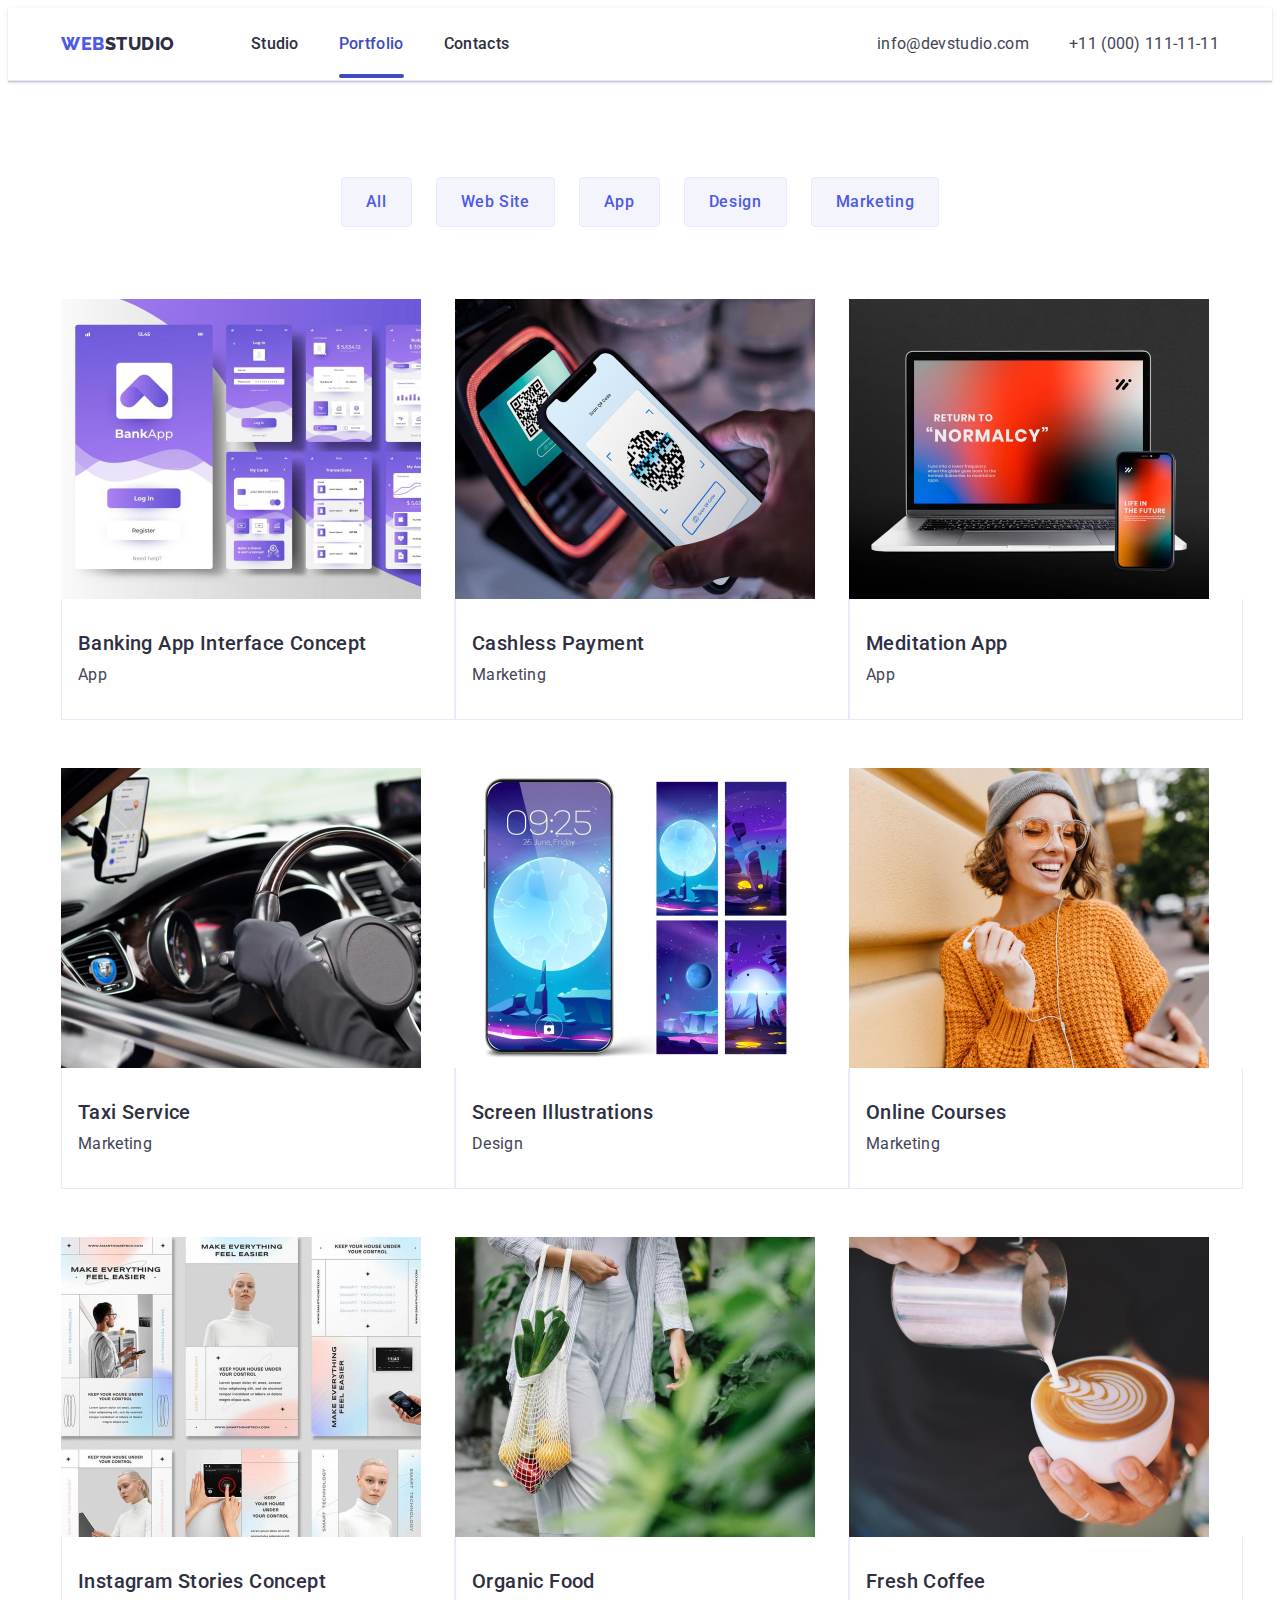
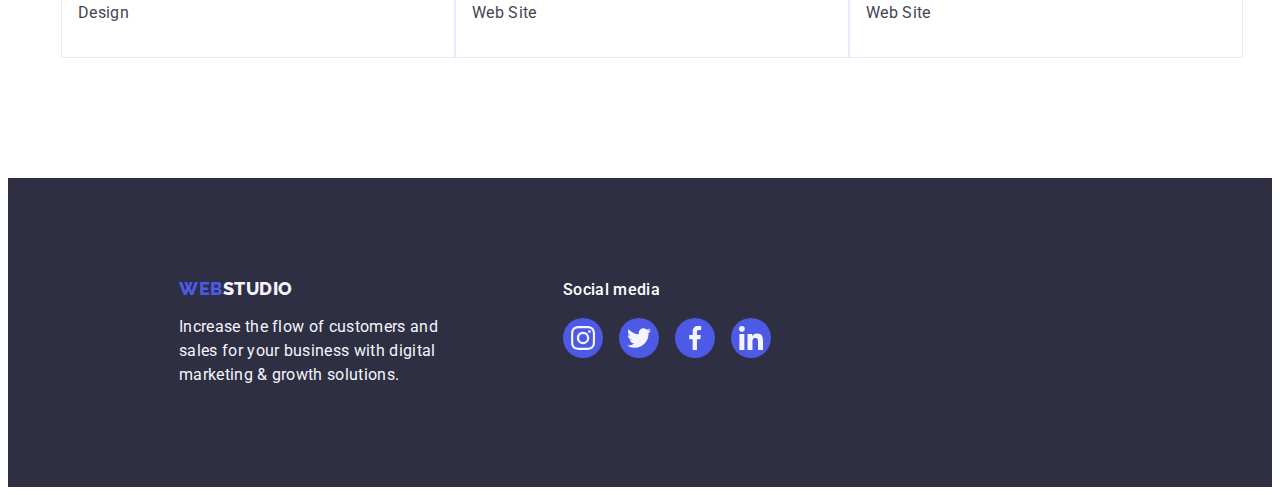
==== portfolio.html @ 845e7ca3 "started HW6" ====
<!DOCTYPE html>
<html lang="en">
  <head>
    <meta charset="UTF-8" />
    <meta http-equiv="X-UA-Compatible" content="IE=edge" />
    <meta name="viewport" content="width=device-width, initial-scale=1.0" />
    <title>portfolio</title>
    <link rel="preconnect" href="https://fonts.googleapis.com" />
    <link rel="preconnect" href="https://fonts.gstatic.com" crossorigin />
    <link
      href="https://fonts.googleapis.com/css2?family=Raleway:wght@700&family=Roboto:wght@400;500;700;900&display=swap"
      rel="stylesheet"
    />
    <link
      rel="stylesheet"
      href="https://cdnjs.cloudflare.com/ajax/libs/modern-normalize/2.0.0/modern-normalize.min.css"
      integrity="sha512-4xo8blKMVCiXpTaLzQSLSw3KFOVPWhm/TRtuPVc4WG6kUgjH6J03IBuG7JZPkcWMxJ5huwaBpOpnwYElP/m6wg=="
      crossorigin="anonymous"
      referrerpolicy="no-referrer"
    />
    <link rel="stylesheet" href="./css/styles.css" />
  </head>
  <body class="portfolio">
    <header class="header">
      <div class="container header-container">
        <nav class="header-nav">
          <a class="logo link logo-header" href="/"
            >Web<span class="logo-dark">Studio</span>
          </a>

          <ul class="header-list list">
            <li class="header-item">
              <a class="header-link link" href="./index.html">Studio</a>
            </li>
            <li class="header-item">
              <a class="header-link current-page link" href="./portfolio.html"
                >Portfolio</a
              >
            </li>
            <li class="header-item">
              <a class="header-link link" href="">Contacts</a>
            </li>
          </ul>
        </nav>

        <address class="contacts">
          <ul class="header-contact-list list">
            <li class="header-contact-item">
              <a
                class="header-contact-link link"
                href="mailto:info@devstudio.com"
                >info@devstudio.com</a
              >
            </li>
            <li class="header-contact-item">
              <a class="header-contact-link link" href="tel:+110001111111"
                >+11 (000) 111-11-11</a
              >
            </li>
          </ul>
        </address>
      </div>
    </header>

    <main>
      <section class="projects">
        <div class="container">
          <h1 class="vh-title visually-hidden">lels</h1>
          <ul class="projects-list-buttons list">
            <li class="project-item-buttons">
              <button type="button" class="project-button buttons">All</button>
            </li>
            <li class="project-item-buttons">
              <button type="button" class="project-button buttons">
                Web Site
              </button>
            </li>
            <li class="project-item-buttons">
              <button type="button" class="project-button buttons">App</button>
            </li>
            <li class="project-item-buttons">
              <button type="button" class="project-button buttons">
                Design
              </button>
            </li>
            <li class="project-item-buttons">
              <button type="button" class="project-button buttons">
                Marketing
              </button>
            </li>
          </ul>

          <ul class="projects-list list">
            <li class="projects-item">
              <a class="project-link link" href="/">
                <div class="project-img-container">
                  <img
                    src="./images/portfolio/banking_app.jpg"
                    alt="image of Banking App Interface Concept"
                    width="370"
                    class="portfolio-pic"
                  />
                  <p class="animation-paragraph">
                    14 Stylish and User-Friendly App Design Concepts · Task
                    Manager App · Calorie Tracker App · Exotic Fruit Ecommerce
                    App · Cloud Storage App
                  </p>
                </div>
                <div class="container container-project">
                  <h2 class="project-header top-header">
                    Banking App Interface Concept
                  </h2>
                  <p class="project-paragraph">App</p>
                </div>
              </a>
            </li>
            <li class="projects-item">
              <a class="project-link link" href="/">
                <div class="project-img-container">
                  <img
                    src="./images/portfolio/cashless_payment.jpg"
                    alt="image of Cashless Payment"
                    width="370"
                    class="portfolio-pic"
                  />
                  <p class="animation-paragraph">
                    14 Stylish and User-Friendly App Design Concepts · Task
                    Manager App · Calorie Tracker App · Exotic Fruit Ecommerce
                    App · Cloud Storage App
                  </p>
                </div>
                <div class="container container-project">
                  <h2 class="project-header top-header">Cashless Payment</h2>
                  <p class="project-paragraph">Marketing</p>
                </div>
              </a>
            </li>
            <li class="projects-item">
              <a class="project-link link" href="/">
                <div class="project-img-container">
                  <img
                    src="./images/portfolio/meditation_app.jpg"
                    alt="image of Meditation App"
                    width="370"
                    class="portfolio-pic"
                  />
                  <p class="animation-paragraph">
                    14 Stylish and User-Friendly App Design Concepts · Task
                    Manager App · Calorie Tracker App · Exotic Fruit Ecommerce
                    App · Cloud Storage App
                  </p>
                </div>
                <div class="container container-project">
                  <h2 class="project-header top-header">Meditation App</h2>
                  <p class="project-paragraph">App</p>
                </div>
              </a>
            </li>
            <li class="projects-item">
              <a class="project-link link" href="/">
                <div class="project-img-container">
                  <img
                    src="./images/portfolio/taxi_service.jpg"
                    alt="image of using Taxi Service app in car"
                    width="370"
                    class="portfolio-pic"
                  />
                  <p class="animation-paragraph">
                    14 Stylish and User-Friendly App Design Concepts · Task
                    Manager App · Calorie Tracker App · Exotic Fruit Ecommerce
                    App · Cloud Storage App
                  </p>
                </div>
                <div class="container container-project">
                  <h2 class="project-header top-header">Taxi Service</h2>
                  <p class="project-paragraph">Marketing</p>
                </div>
              </a>
            </li>
            <li class="projects-item">
              <a class="project-link link" href="/">
                <div class="project-img-container">
                  <img
                    src="./images/portfolio/screen_illustrations.jpg"
                    alt="image of Illustrations on phone screen"
                    width="370"
                    class="portfolio-pic"
                  />
                  <p class="animation-paragraph">
                    14 Stylish and User-Friendly App Design Concepts · Task
                    Manager App · Calorie Tracker App · Exotic Fruit Ecommerce
                    App · Cloud Storage App
                  </p>
                </div>
                <div class="container container-project">
                  <h2 class="project-header top-header">
                    Screen Illustrations
                  </h2>
                  <p class="project-paragraph">Design</p>
                </div>
              </a>
            </li>
            <li class="projects-item">
              <a class="project-link link" href="/">
                <div class="project-img-container">
                  <img
                    src="./images/portfolio/online_courses.jpg"
                    alt="image of Online Courses proces"
                    width="370"
                    class="portfolio-pic"
                  />
                  <p class="animation-paragraph">
                    14 Stylish and User-Friendly App Design Concepts · Task
                    Manager App · Calorie Tracker App · Exotic Fruit Ecommerce
                    App · Cloud Storage App
                  </p>
                </div>
                <div class="container container-project">
                  <h2 class="project-header top-header">Online Courses</h2>
                  <p class="project-paragraph">Marketing</p>
                </div>
              </a>
            </li>
            <li class="projects-item">
              <a class="project-link link" href="/">
                <div class="project-img-container">
                  <img
                    src="./images/portfolio/instagram_stories.jpg"
                    alt="image of Instagram Stories Concepts"
                    width="370"
                    class="portfolio-pic"
                  />
                  <p class="animation-paragraph">
                    14 Stylish and User-Friendly App Design Concepts · Task
                    Manager App · Calorie Tracker App · Exotic Fruit Ecommerce
                    App · Cloud Storage App
                  </p>
                </div>
                <div class="container container-project">
                  <h2 class="project-header top-header">
                    Instagram Stories Concept
                  </h2>
                  <p class="project-paragraph">Design</p>
                </div>
              </a>
            </li>
            <li class="projects-item">
              <a class="project-link link" href="/">
                <div class="project-img-container">
                  <img
                    src="./images/portfolio/organic_food.jpg"
                    alt="image of Organic Food in bag"
                    width="370"
                    class="portfolio-pic"
                  />
                  <p class="animation-paragraph">
                    14 Stylish and User-Friendly App Design Concepts · Task
                    Manager App · Calorie Tracker App · Exotic Fruit Ecommerce
                    App · Cloud Storage App
                  </p>
                </div>
                <div class="container container-project">
                  <h2 class="project-header top-header">Organic Food</h2>
                  <p class="project-paragraph">Web Site</p>
                </div>
              </a>
            </li>
            <li class="projects-item">
              <a class="project-link link" href="/">
                <div class="project-img-container">
                  <img
                    src="./images/portfolio/fresh_coffe.jpg"
                    alt="image of making a latte"
                    width="370"
                    class="portfolio-pic"
                  />
                  <p class="animation-paragraph">
                    14 Stylish and User-Friendly App Design Concepts · Task
                    Manager App · Calorie Tracker App · Exotic Fruit Ecommerce
                    App · Cloud Storage App
                  </p>
                </div>
                <div class="container container-project">
                  <h2 class="project-header top-header">Fresh Coffee</h2>
                  <p class="project-paragraph">Web Site</p>
                </div>
              </a>
            </li>
          </ul>
        </div>
      </section>
    </main>

    <footer class="footer">
      <div class="container footer-logo-container">
        <div class="footer-first-container">
          <a class="logo-footer logo link" href="/"
            >Web<span class="logo-footer logo-white">Studio</span>
          </a>
          <p class="footer-paragraph">
            Increase the flow of customers and sales for your business with
            digital marketing & growth solutions.
          </p>
        </div>

        <div class="footer-icons-container">
          <p class="soc-footer-paragraph">Social media</p>
          <ul class="footer-soc-list">
            <li class="footer-soc-item">
              <a class="footer-soc-link" href="">
                <svg width="24" height="24" class="footer-icons">
                  <use href="./images/icons.svg#icon-instagram"></use>
                </svg>
              </a>
            </li>
            <li class="footer-soc-item">
              <a class="footer-soc-link" href="">
                <svg width="24" height="24" class="footer-icons">
                  <use href="./images/icons.svg#icon-twitter"></use>
                </svg>
              </a>
            </li>
            <li class="footer-soc-item">
              <a class="footer-soc-link" href="">
                <svg width="24" height="24" class="footer-icons">
                  <use href="./images/icons.svg#icon-facebook"></use>
                </svg>
              </a>
            </li>
            <li class="footer-soc-item">
              <a class="footer-soc-link" href="">
                <svg width="24" height="24" class="footer-icons">
                  <use href="./images/icons.svg#icon-linkedin"></use>
                </svg>
              </a>
            </li>
          </ul>
        </div>
      </div>
    </footer>
  </body>
</html>
---- css/styles.css ----
:root {
    --primary-brand: #4D5AE5;
    --pressed-state: #404BBF;
    --dark: #2E2F42;
    --success: #31D0AA;
    --text: #434455;
    --subtle-text: #8E8F99;
    --accent: #E7E9FC;
    --light: #F4F4FD;
    --modal-overlay: #2E2F42 0.4;
    --hero-background: #2E2F42 0.7;
    --white-background: #FFFFFF;
    --modal-background: #FCFCFC;
    --smooth-transition: background-color 250ms cubic-bezier(0.4, 0, 0.2, 1);
    --smooth-transition-color: color 250ms cubic-bezier(0.4, 0, 0.2, 1);
}

body {
    font-family: 'Roboto', sans-serif;
    font-size: 16px;
    line-height: 1.5;
    letter-spacing: 0.02em;
    color: var(--text);
    background-color: var(--white-background);
}

p,
h1,
h2,
h3,
h4,
h5,
h6 {
    margin: 0;
}

ul,
ol {
    margin: 0;
    padding: 0;
}

img {
    display: block
}



.contacts {
    margin-left: auto;
    font-style: normal;
    display: flex;
    align-items: center;

}

.list {
    list-style: none;
}

/* logo */

.logo {
    font-family: 'Raleway', sans-serif;
    font-weight: 800;
    font-size: 18px;
    line-height: 1.17;
    letter-spacing: 0.03em;
    text-transform: uppercase;
    word-spacing: 0em;
    color: var(--primary-brand);
}


.logo-dark {
    color: var(--dark);
}

.logo-white {
    color: var(--light);
}

/* links */

.link {
    text-decoration: none;
}

.link:is(:hover,:focus) {
    color:var(--pressed-state);
}

/* 4 section */

.team {
    background-color: var(--light);
    padding: 120px 0;
}



/* headers */

.hero-title {
    font-size: 56px;
    line-height: 1.07;
    letter-spacing: 0.02em;
    color: var(--white-background);
    text-align: center;
    margin-bottom: 42px;
    max-width: 496px;
}

.section-header {
    font-size: 36px;
    line-height: 1.11;
    text-transform: capitalize;
    letter-spacing: 0.02em;
    color: var(--dark);
    text-align: center;
}



.top-header {
    font-weight: 500;
    font-size: 20px;
    line-height: 1.2;
    letter-spacing: 0.02em;
    color: var(--dark);
}

.footer-paragraph {
    color: var(--light);
    max-width: 264px;
    margin-top: 16px;
}


.header-contact-link {
    color: var(--text);
}

.hero {
    background-color: var(--dark);
    padding: 188px 0;
    margin: 0 auto;
    max-width: 1440px;
    background-image: linear-gradient(rgba(46, 47, 66, 0.7), rgba(46, 47, 66, 0.7)), url(../images/index/people-office-bcg.jpg);
    background-repeat: no-repeat;
    background-position: center;
    background-size: cover;
}

.footer {
    background-color: var(--dark);
    padding: 100px 156px;
}


/* buttons */

.buttons {
    cursor: pointer;
    font-family: 'Roboto', sans-serif;
    font-weight: 500;
    font-size: 16px;
    line-height: 1.5;
    letter-spacing: 0.04em;
}

.hero-button {
    background-color: var(--primary-brand);
    color: var(--white-background);
    border-radius: 4px;
    padding: 16px 32px;
    min-width: 169px;
    height: 56px;
    border: none;
    display: block;
    transition: background-color 250ms cubic-bezier(0.4, 0, 0.2, 1);
}

.hero-button:is(:hover,:focus) {
    background-color: var(--pressed-state);
}

/* portfolio */

.project-button {
    background-color: var(--light);
    color: var(--primary-brand);
    transition: color 250ms cubic-bezier(0.4, 0, 0.2, 1),
        background-color 250ms cubic-bezier(0.4, 0, 0.2, 1),
        border-color 250ms cubic-bezier(0.4, 0, 0.2, 1),
        box-shadow 250ms cubic-bezier(0.4, 0, 0.2, 1);
}

.project-button:is(:hover,:focus) {
    background-color: var(--pressed-state);
    color: var(--white-background);
    border: 1px solid transparent;
    box-shadow: 0px 3px 1px rgba(0, 0, 0, 0.1),
        0px 2px 1px rgba(0, 0, 0, 0.08),
        0px 2px 2px rgba(0, 0, 0, 0.12);
}

.project-paragraph {
    color: var(--text);
}

.project-link {
    display: block;
    transition: box-shadow 250ms cubic-bezier(0.4, 0, 0.2, 1);

}

.project-link:is(:hover,:focus) {
    box-shadow: 0px 1px 6px rgba(46, 47, 66, 0.08),
        0px 1px 1px rgba(46, 47, 66, 0.16),
        0px 2px 1px rgba(46, 47, 66, 0.08);
}

/* module 3 index*/

.container {
    width: 1158px;
    padding: 0 15px;
    margin: 0 auto;
}

.header {
    padding: 24px 0;
    border-bottom: 1px solid var(--accent);
    box-shadow: 0px 2px 1px rgba(46, 47, 66, 0.08), 0px 1px 1px rgba(46, 47, 66, 0.16), 0px 1px 6px rgba(46, 47, 66, 0.08);
}

.skills {
    padding: 120px 0;
}

.skills-header {
    margin-bottom: 8px;
}

.wedoing {
    padding-bottom: 120px;
}

.wedoing-header {
    margin-bottom: 72px;
}

.team-header {
    margin-bottom: 72px;
}

.team-header-name {
    margin-bottom: 8px;
    text-align: center;
}

.team-paragraph {
    text-align: center;
    margin-bottom: 8px;
}

.logo-footer {
    display: inline-block;
}

/* module 3 portfolio */

.projects {
    padding: 96px 0 120px 0;
}

.projects-list-buttons {
    margin-bottom: 72px;
}

.project-button {
    border: 1px solid var(--accent);
    border-radius: 4px;
    padding: 12px 24px;
}

.header .container {
    display: flex;
}

.header-nav {
    display: flex;
    align-items: center;
}

.logo-header {
    margin-right: 76px;
}

.header-list {
    display: flex;
    gap: 40px;
}

.header-link {
    padding: 24px 0;
    font-weight: 500;
    color: var(--dark);
    transition: color 250ms cubic-bezier(0.4, 0, 0.2, 1);
}

.header-contact-list {
    gap: 40px;
    display: flex;
    align-items: center;
}

.header-container {
    display: flex;
    align-items: center;
}

/* hero section */

.container-hero {
    display: flex;
    flex-direction: column;
    align-items: center;
}


/* list sectiom */

.list-skills {
    display: flex;
    gap: 24px;
}

.item-skills {
    flex-basis: calc((100% - 3 * 24px) / 4)
}

/* wedoing section */

.wedoing-list {
    display: flex;
    gap: 24px;
}

.wedoing-item {
    width: calc((100% - 48px) / 3)
}

/* team section */

.team-list {
    display: flex;
    gap: 24px;
}

.team-item {
    background-color: var(--white-background);
    width: calc((100% - 72px) / 4);
    box-shadow: 0px 1px 6px rgba(46, 47, 66, 0.08), 0px 1px 1px rgba(46, 47, 66, 0.16), 0px 2px 1px rgba(46, 47, 66, 0.08);
    border-radius: 0px 0px 4px 4px;
}

.team-pic {
    max-width: 264px;
}

.container-members {
    padding: 32px 16px;
    max-width: 264px;
}

/* portfolio */

/* first section */

.projects-list-buttons {
    display: flex;
    justify-content: center;
    gap: 24px;
}

.projects-list {
    display: flex;
    flex-wrap: wrap;
    column-gap: 24px;
    row-gap: 48px;

}

.projects-item {
    width: calc((100% - 48px) / 3);
}

.container-project {
    padding: 32px 16px;
    border: 1px solid var(--accent);
    border-top: none;
    min-width: 360px;
    max-width: 360px;
}

.project-header {
    margin-bottom: 8px;
}

.portfolio-pic {
    max-width: 360px;
}

.visually-hidden {
    position: absolute;
    width: 1px;
    height: 1px;
    margin: -1px;
    border: 0;
    padding: 0;
    white-space: nowrap;
    clip-path: inset(100%);
    clip: rect(0 0 0 0);
    overflow: hidden;
}

/* svg icons */

.container-skills-icons {
    display: flex;
    align-items: center;
    justify-content: center;
    height: 112px;
    background-color: var(--light);
    border-radius: 4px;
    margin-bottom: 8px;
}

.soc-team-list {
    display: flex;
    justify-content: center;
    gap: 24px;
}

.soc-team-item {
    width: 40px;
    height: 40px;
}

.soc-link-team {
    width: 100%;
    height: 100%;
    background-color: var(--primary-brand);
    border-radius: 50%;
    display: flex;
    align-items: center;
    justify-content: center;
    transition: var(--smooth-transition);
}

.soc-link-team:is(:hover,:focus) {
    background-color: var(--pressed-state);
    
}

.team-icon {
    fill: var(--light);
}

.footer-first-container {
    display: flex;
    align-items: baseline;
    flex-direction: column;
    max-width: 264px;
    margin-right: 120px;
}

.soc-footer-paragraph {
    font-weight: 500;
    color: var(--white-background);
    margin-bottom: 16px;
}

.footer-soc-list {
    display: flex;
    gap: 16px;
    text-decoration: none;
}

.footer-soc-item {
    width: 40px;
    height: 40px;
    list-style: none;
}
.footer-soc-link {
    background-color: var(--primary-brand);
    border-radius: 50%;
    display: flex;
    align-items: center;
    justify-content: center;
    width: 100%;
    height: 100%;
    transition: background-color 250ms cubic-bezier(0.4, 0, 0.2, 1);
}

.footer-soc-link:is(:hover,:focus) {
    background-color: var(--success);
}

.footer-icons {
    fill: var(--light);
}

.footer-logo-container {
    display: flex;
    align-items: baseline;
    flex-direction: row;
    flex-wrap: nowrap;
}

/* customers section */

.customers-section {
    padding: 120px 0;
}

.title-customers {
    font-size: 36px;
    line-height: 1.11;
    color: var(--dark);
    margin-bottom: 72px;
    text-align: center;
}

.list-customers {
    display: flex;
    gap: 24px;
    list-style: none;
}

.item-customers {
    width: calc((100% - 120px) / 6);
    height: 88px;
}

.link-customers {
    height: 100%;
    width: 100%;
    color: var(--subtle-text);
    border: 1px solid var(--subtle-text);
    border-radius: 4px;
    display: flex;
    align-items: center;
    justify-content: center;
    transition: border-color 250ms cubic-bezier(0.4, 0, 0.2, 1), color 250ms cubic-bezier(0.4, 0, 0.2, 1);
}

.icon-customers {
    fill: currentColor;
}

.link-customers:is(:hover,:focus) {
    border-color: var(--pressed-state);
    color: var(--pressed-state);
}

.current-page {
    color: var(--pressed-state);
    position: relative;
}

.current-page::after {
    display: block;
    position: absolute;
    content: '';
    left: 0;
    bottom: -1px;
    height: 4px;
    width: 100%;
    background-color: var(--pressed-state);
    border-radius: 2px;
}

.header-item {
    position: relative;
}

.header-contact-link {
    transition: color 250ms cubic-bezier(0.4, 0, 0.2, 1);
}

/* MODAL window */

.modal-section {
    position: fixed;
    top: 0;
    left: 0;
    width: 100%;
    height: 100%;
    background-color: rgba(46, 47, 66, 0.4);
    transition: opacity 250ms cubic-bezier(0.4, 0, 0.2, 1), visibility 250ms cubic-bezier(0.4, 0, 0.2, 1);

}

.is-hidden {
    opacity: 0;
    visibility: hidden;
    pointer-events: none;
}

.modal-window{
    position: absolute;
    top: 50%;
    left: 50%;
    transform: translate(-50%, -50%) scale(1);
    width: 408px;
    min-height: 584px;
    background-color: var(--modal-background);
    box-shadow: 0px 1px 1px rgba(0, 0, 0, 0.14),
        0px 1px 3px rgba(0, 0, 0, 0.12),
        0px 2px 1px rgba(0, 0, 0, 0.2);
    border-radius: 4px;
    transition: transform 250ms cubic-bezier(0.4, 0, 0.2, 1);
}

.modal-button-close {
    position: absolute;
    top: 24px;
    right: 24px;
    width: 24px;
    height: 24px;
    border-radius: 50%;
    display: flex;
    align-items: center;
    justify-content: center;
    background-color: var(--accent);
    border: 1px solid rgba(0, 0, 0, 0.1);
    padding: 0;
    cursor: pointer;
    transition: background-color 250ms cubic-bezier(0.4, 0, 0.2, 1), border 250ms cubic-bezier(0.4, 0, 0.2, 1);
}

.modal-button-close:is(:hover,:focus) {
    background-color: var(--pressed-state);
    border: none;
}
.modal-icon-close {
    transition: fill 250ms cubic-bezier(0.4, 0, 0.2, 1);
}

.modal-button-close:is(:hover,:focus) {
    fill: var(--white-background);
}

.project-img-container {
    position: relative;
    overflow: hidden;
}

.animation-paragraph {
    position: absolute;
    top: 0;
    font-size: 16px;
    line-height: 1.5;
    letter-spacing: 0.02em;
    color: var(--light);
    padding: 40px 32px;
    background-color: var(--primary-brand);
    height: 100%;
    width: 100%;
    transform: translateY(100%);
    transition: transform 250ms cubic-bezier(0.4, 0, 0.2, 1);
}

.project-link:is(:hover,:focus) .animation-paragraph {
    transform: translateY(0%);
}
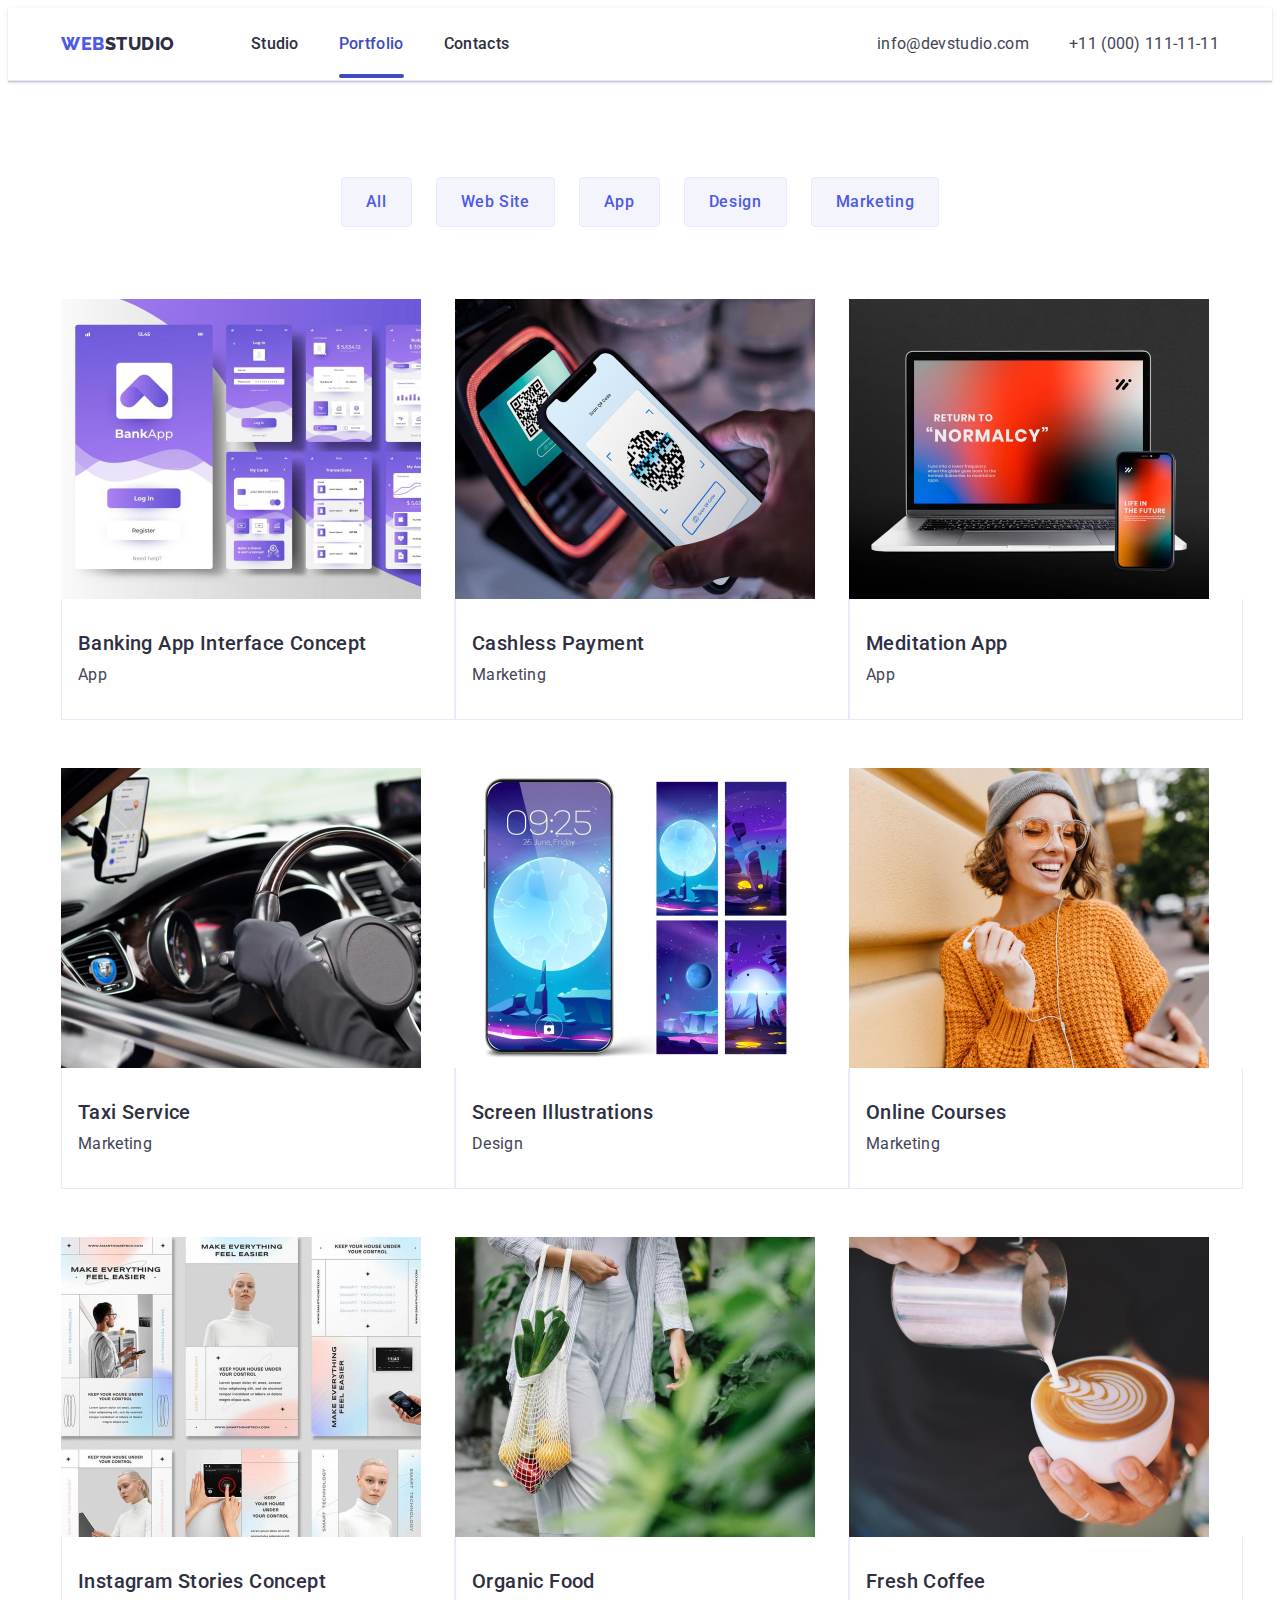
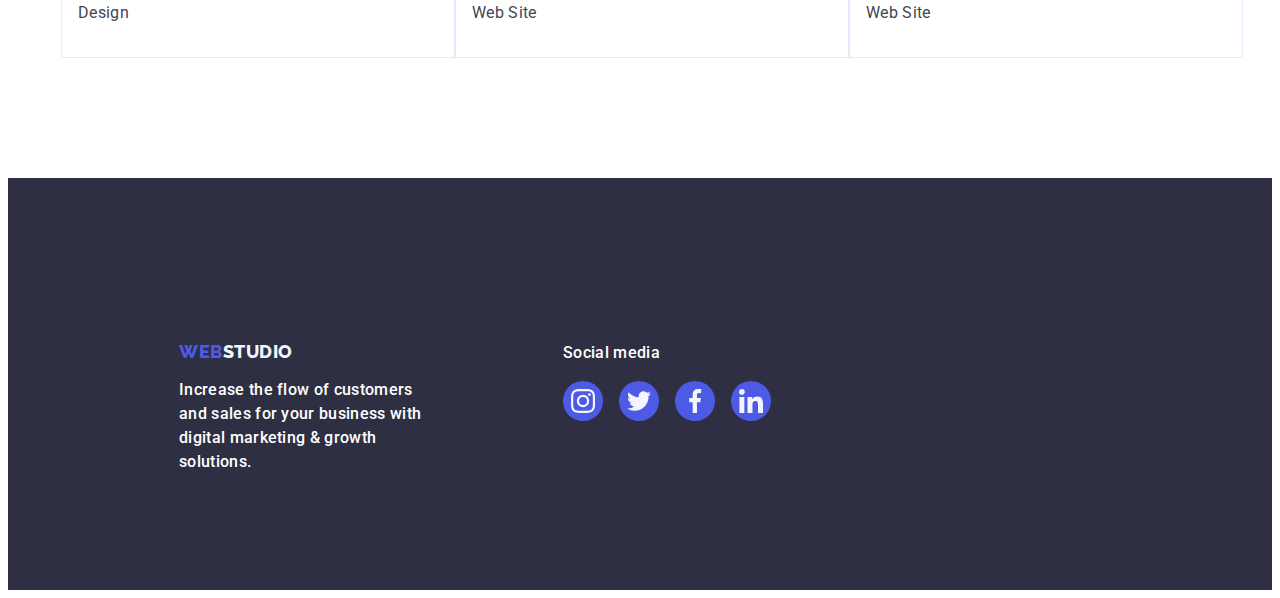
==== commit 86366133: "footer" ====
--- a/portfolio.html
+++ b/portfolio.html
@@ -304,7 +304,7 @@
         </div>
 
         <div class="footer-icons-container">
-          <p class="soc-footer-paragraph">Social media</p>
+          <p class="soc-footer-paragraph footer-paragraph">Social media</p>
           <ul class="footer-soc-list">
             <li class="footer-soc-item">
               <a class="footer-soc-link" href="">
@@ -336,6 +336,8 @@
             </li>
           </ul>
         </div>
+
+        <div class="footer-container-form"></div>
       </div>
     </footer>
   </body>
--- a/css/styles.css
+++ b/css/styles.css
@@ -477,7 +477,7 @@
     margin-right: 120px;
 }
 
-.soc-footer-paragraph {
+.footer-paragraph {
     font-weight: 500;
     color: var(--white-background);
     margin-bottom: 16px;
@@ -676,4 +676,12 @@
 
 .project-link:is(:hover,:focus) .animation-paragraph {
     transform: translateY(0%);
+}
+
+/* forms */
+
+.footer-container-form {
+    margin-left: 80px;
+    width: 453px;
+    height: 80px;
 }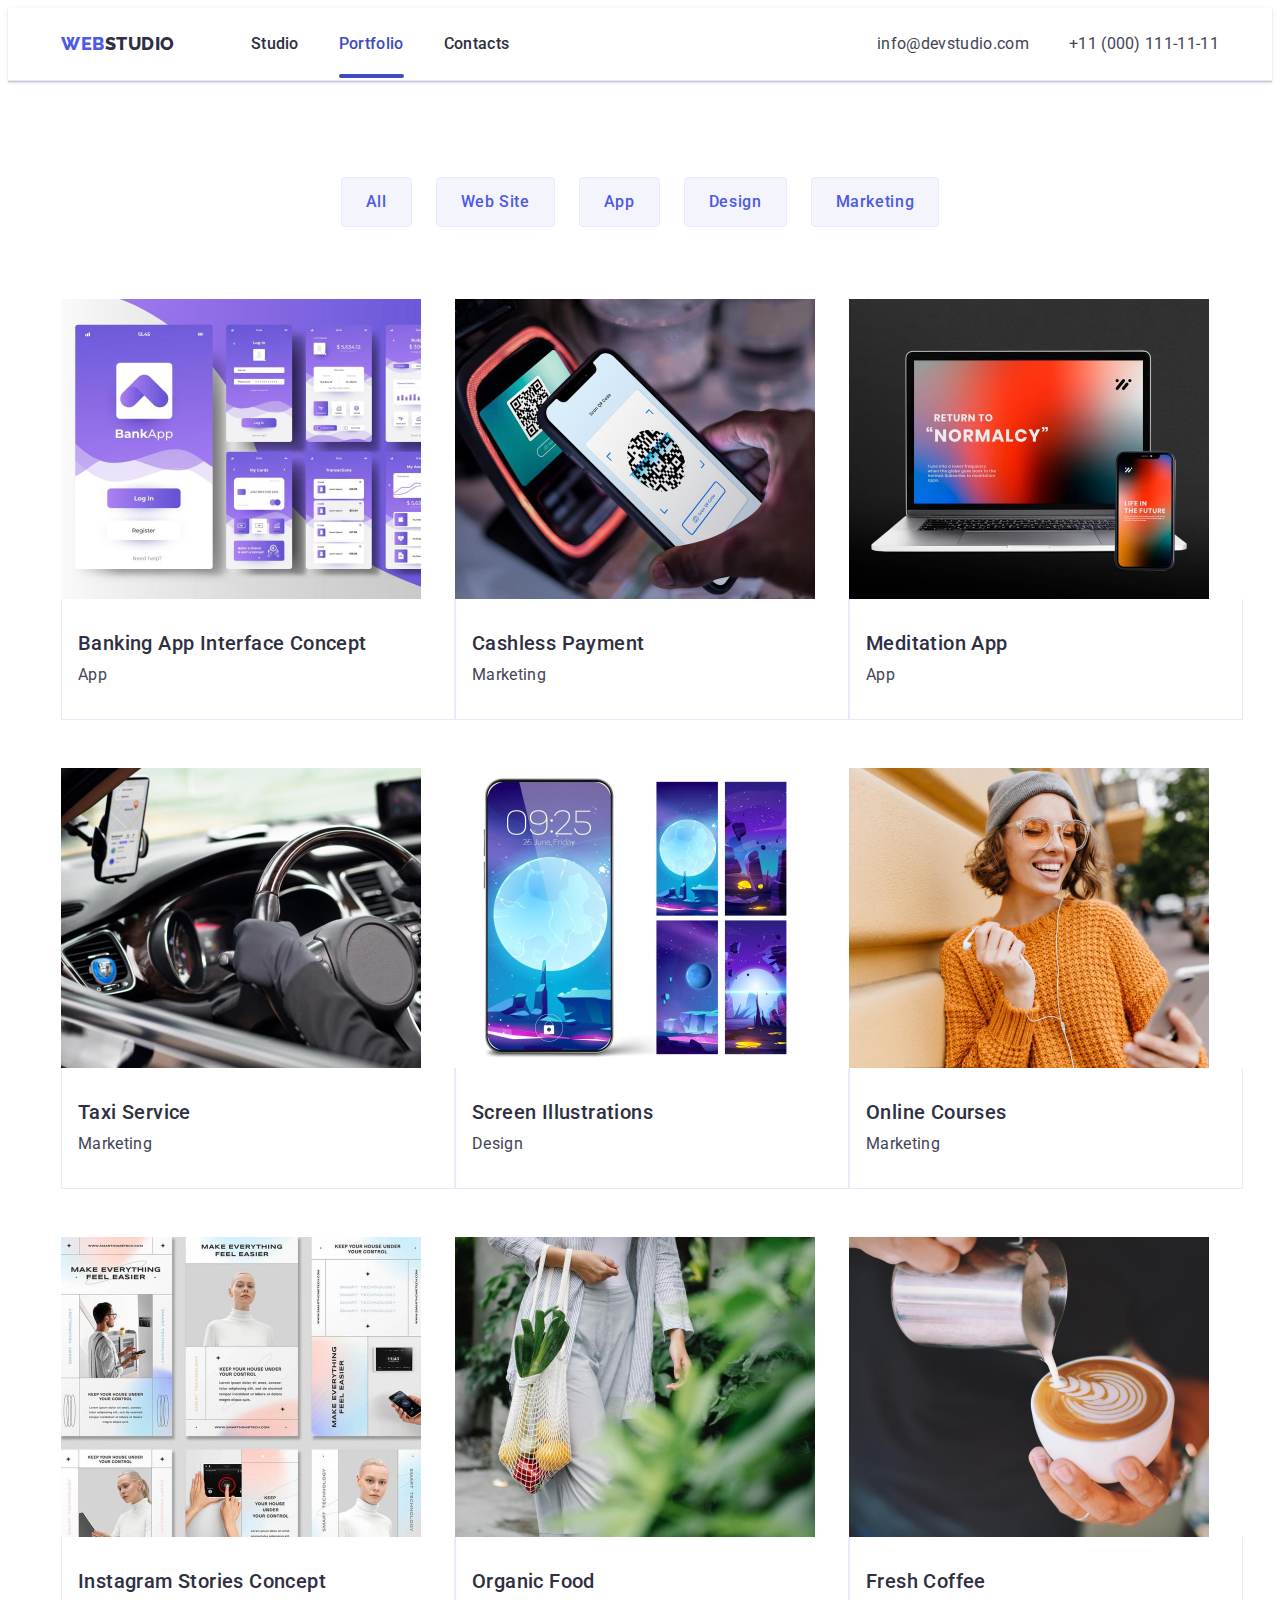
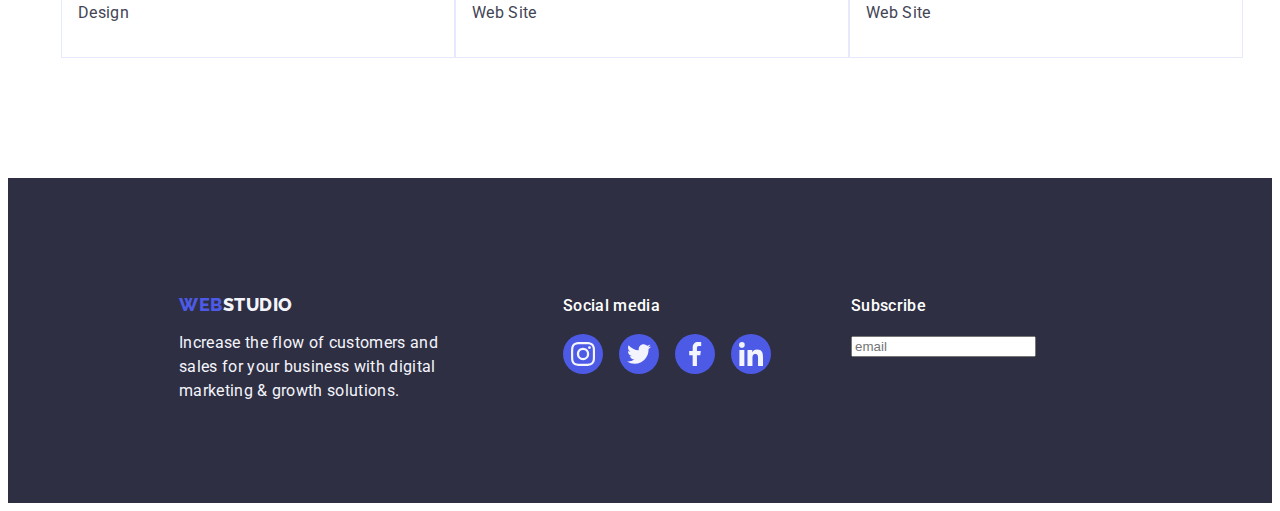
==== commit 03080a7f: "/" ====
--- a/portfolio.html
+++ b/portfolio.html
@@ -337,7 +337,14 @@
           </ul>
         </div>
 
-        <div class="footer-container-form"></div>
+        <div class="footer-container-form">
+          <p class="footer-form-paragraph">Subscribe</p>
+          <form class="footer-form">
+            <label for="" class="footer-label">
+              <input type="email" placeholder="email" class="footer-input">
+            </label>
+          </form>
+        </div>
       </div>
     </footer>
   </body>
--- a/css/styles.css
+++ b/css/styles.css
@@ -477,7 +477,7 @@
     margin-right: 120px;
 }
 
-.footer-paragraph {
+.soc-footer-paragraph {
     font-weight: 500;
     color: var(--white-background);
     margin-bottom: 16px;
@@ -623,6 +623,7 @@
         0px 2px 1px rgba(0, 0, 0, 0.2);
     border-radius: 4px;
     transition: transform 250ms cubic-bezier(0.4, 0, 0.2, 1);
+    padding: 72px 24px 24px 24px;
 }
 
 .modal-button-close {
@@ -680,8 +681,166 @@
 
 /* forms */
 
+.modal-title {
+    font-weight: 500;
+    text-align: center;
+    color: var(--dark);
+    margin-bottom: 16px;
+}
+
+.modal-container {
+    margin-bottom: 8px;
+}
+
+.label-modal {
+    font-size: 12px;
+    line-height: 1.17;
+    letter-spacing: 0.04em;
+    color: var(--subtle-text);
+    display: block;
+    margin-bottom: 4px;
+}
+
+.svg-label-modal {
+    position: relative;
+}
+
+.user-data {
+    width: 100%;
+    height: 40px;
+    border: 1px solid rgba(46, 47, 66, 0.4);
+    border-radius: 4px;
+    background-color: transparent;
+    padding-left: 38px;
+    outline: transparent;
+    transition: border-color 250ms cubic-bezier(0.4, 0, 0.2, 1);
+}
+
+.user-data:focus {
+    border-color: var(--primary-brand);
+    fill: var(--primary-brand);
+}
+
+.input-svg-modal {
+    position: absolute;
+    left: 16px;
+    top: 50%;
+    transform: translateY(-50%);
+    transition: fill 250ms cubic-bezier(0.4, 0, 0.2, 1);
+}
+
+.user-data:focus + .input-svg-modal {
+    fill: #4D5AE5;
+}
+
+.textarea-container {
+    margin-bottom: 16px;
+}
+
+.user-textarea {
+    width: 100%;
+    height: 120px;
+    font-size: 12px;
+    line-height: 1.17;
+    letter-spacing: 0.04em;
+    color: rgba(46, 47, 66, 0.4);
+    border: 1px solid rgba(46, 47, 66, 0.4);
+    border-radius: 4px;
+    background-color: transparent;
+    padding: 8px 16px;
+    outline: transparent;
+    resize: none;
+    transition: border-color 250ms cubic-bezier(0.4, 0, 0.2, 1);
+}
+
+.user-textarea::placeholder {
+    color: rgba(46, 47, 66, 0.4);
+}
+
+.user-textarea:focus {
+    border-color: #4D5AE5;
+}
+
+.modal-checkbox-container {
+    margin-bottom: 24px;
+}
+
+.modal-checkbox-label {
+    font-size: 12px;
+    line-height: 1.17;
+    letter-spacing: 0.04em;
+    color: var(--subtle-text);
+}
+
+.mod-checkbox-span {
+    width: 16px;
+    height: 16px;
+    border: 1px solid rgba(46, 47, 66, 0.4);
+    border-radius: 2px;
+    transition: background-color 250ms cubic-bezier(0.4, 0, 0.2, 1), border 250ms cubic-bezier(0.4, 0, 0.2, 1), fill 250ms cubic-bezier(0.4, 0, 0.2, 1);
+    display: inline-flex;
+    align-items: center;
+    justify-content: center;
+    fill: transparent;
+    margin-right: 8px;
+}
+
+.modal-send {
+    display: block;
+    min-width: 169px;
+    height: 56px;
+    font-family: "Roboto", sans-serif;
+    font-size: 16;
+    font-weight: 500;
+    line-height: 1.5;
+    letter-spacing: 0.04em;
+    color: var(--white-background);
+    cursor: pointer;
+    background-color: var(--primary-brand);
+    border: none;
+    border-radius: 4px;
+    transition: background-color 250ms cubic-bezier(0.4, 0, 0.2, 1);
+}
+
+.modal-checkbox-input:checked + .modal-checkbox-label span {
+    background-color: var(--pressed-state);
+    border: none;
+    fill: var(--light);
+}
+
+.modal-privacy {
+    color: var(--primary-brand);
+}
+
 .footer-container-form {
     margin-left: 80px;
     width: 453px;
     height: 80px;
-}+}
+
+.footer-form-header {
+    margin-bottom: 16px;
+    font-weight: 500;
+    line-height: 1.5;
+    letter-spacing: 0.02em;
+    color: var(--white-background);
+}
+
+.form-footer {
+    display: flex;
+}
+
+.footer-form-paragraph {
+    margin-bottom: 16px;
+    font-weight: 500;
+    font-size: 16px;
+    line-height: 1.5;
+    letter-spacing: 0.02em;
+    color: var(--white-background);
+}
+
+
+
+
+
+
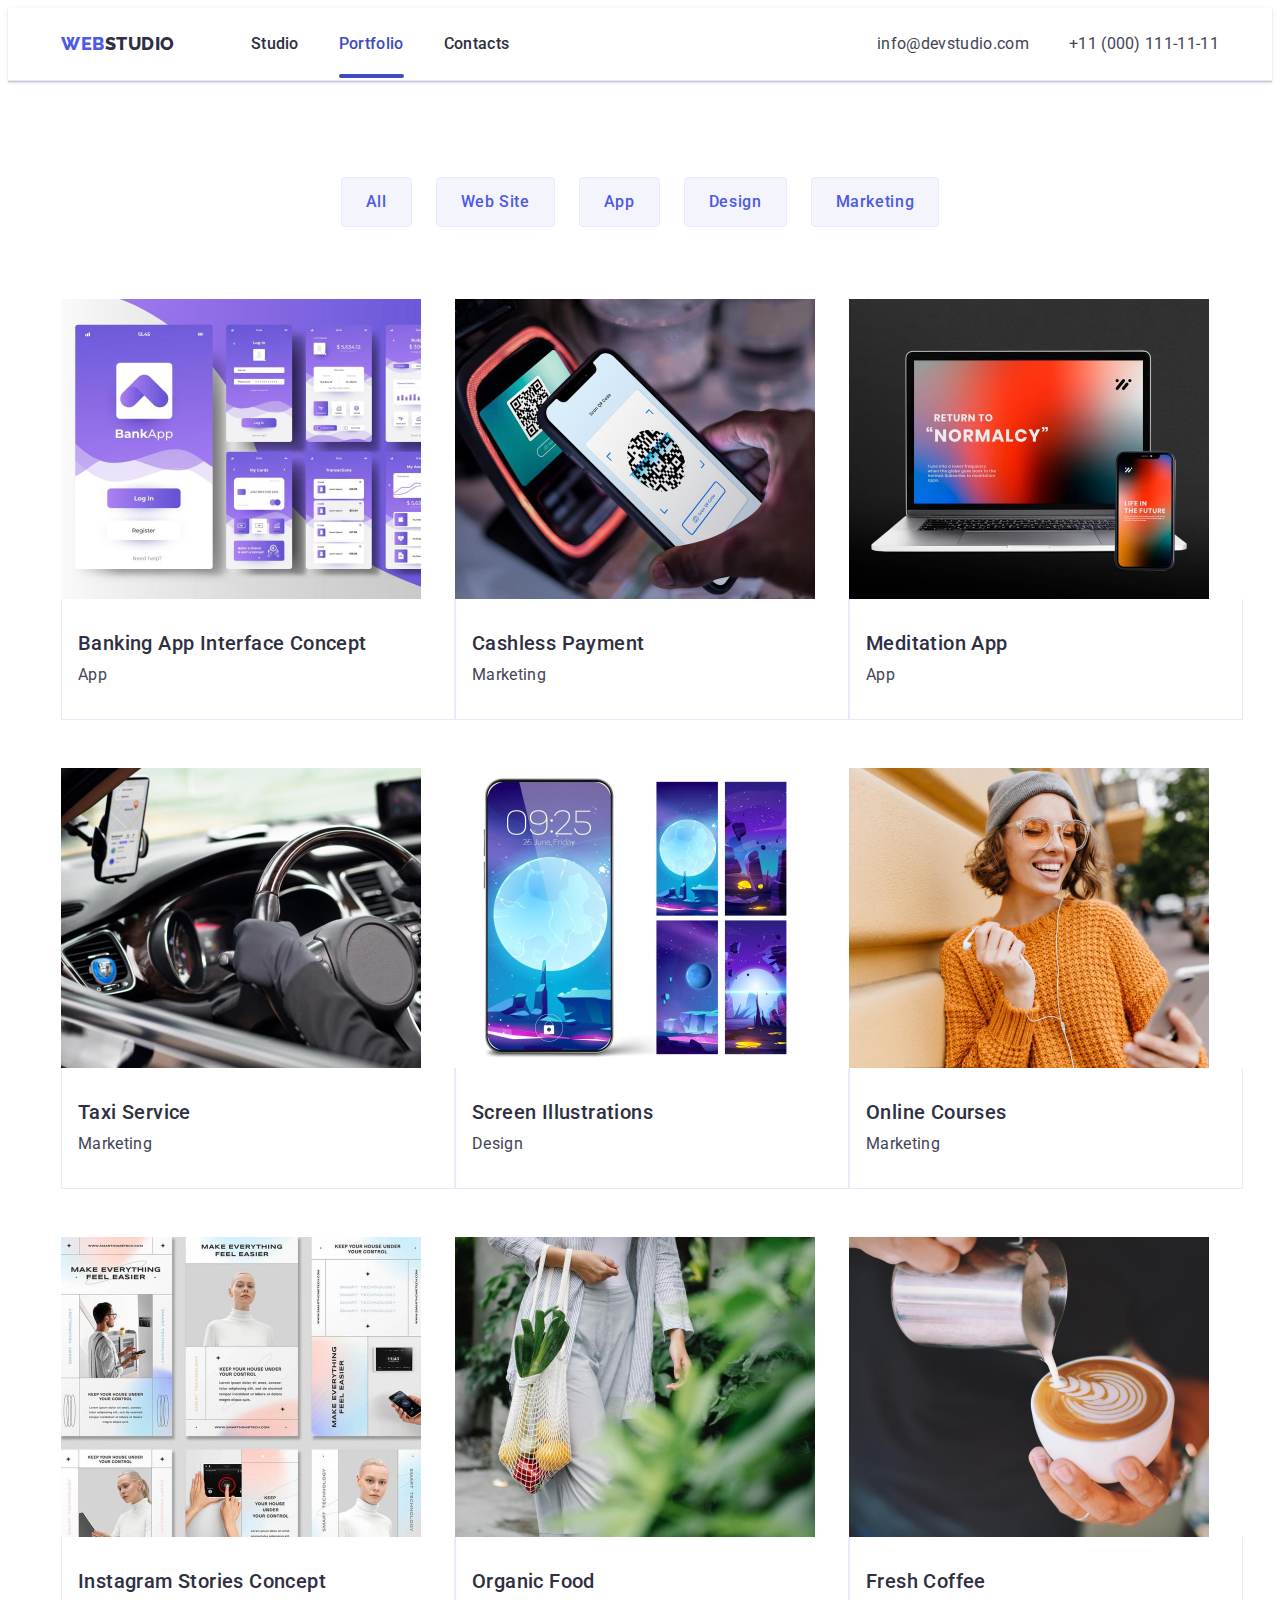
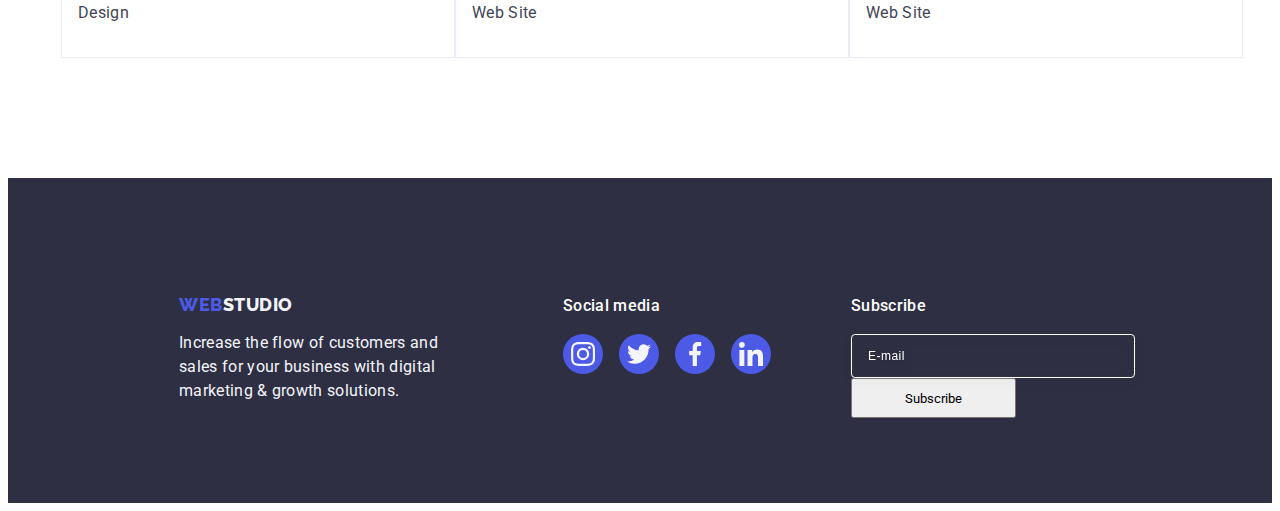
==== commit 45537a79: "." ====
--- a/portfolio.html
+++ b/portfolio.html
@@ -340,9 +340,10 @@
         <div class="footer-container-form">
           <p class="footer-form-paragraph">Subscribe</p>
           <form class="footer-form">
-            <label for="" class="footer-label">
-              <input type="email" placeholder="email" class="footer-input">
+            <label for="email" class="footer-label">
+              <input type="email" placeholder="E-mail" class="footer-input">
             </label>
+            <button type="submit" class="footer-form-button">Subscribe</button>
           </form>
         </div>
       </div>
--- a/css/styles.css
+++ b/css/styles.css
@@ -839,8 +839,31 @@
     color: var(--white-background);
 }
 
-
-
-
-
-
+.footer-input {
+    width: 264px;
+    height: 40px;
+    border: 1px solid #ffffff;
+    background-color: transparent;
+    font-size: 12px;
+    line-height: 1.5;
+    letter-spacing: 0.04em;
+    padding-left: 16px;
+    filter: drop-shadow(0px 4px 4px rgba(0, 0, 0, 0.15));
+    border-radius: 4px;
+    color: var(--white-background);
+}
+
+.footer-input::placeholder {
+    color: var(--white-background);
+}
+
+.footer-form-button {
+    min-width: 165px;
+    height: 40px;
+    display: flex;
+    justify-content: center;
+    align-items: center;
+    font-family: "Roboto", sans-serif;
+}
+
+
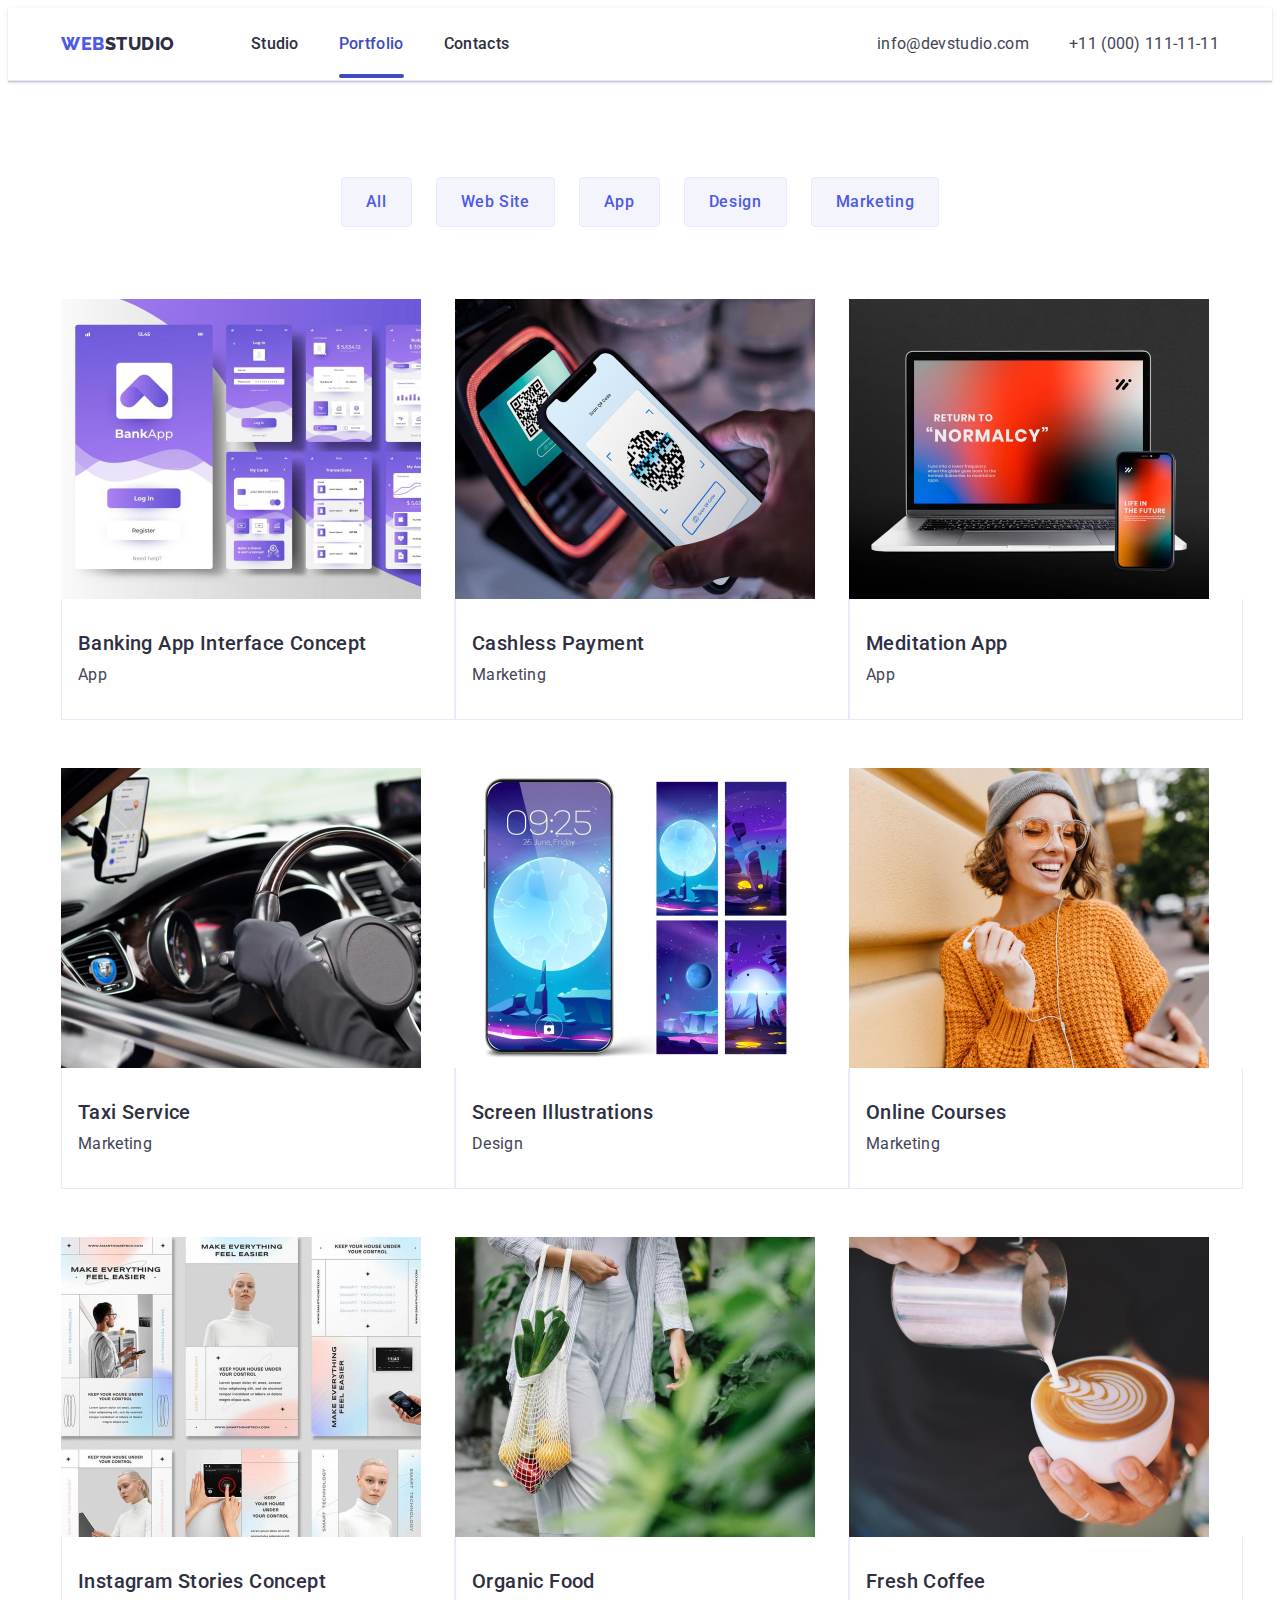
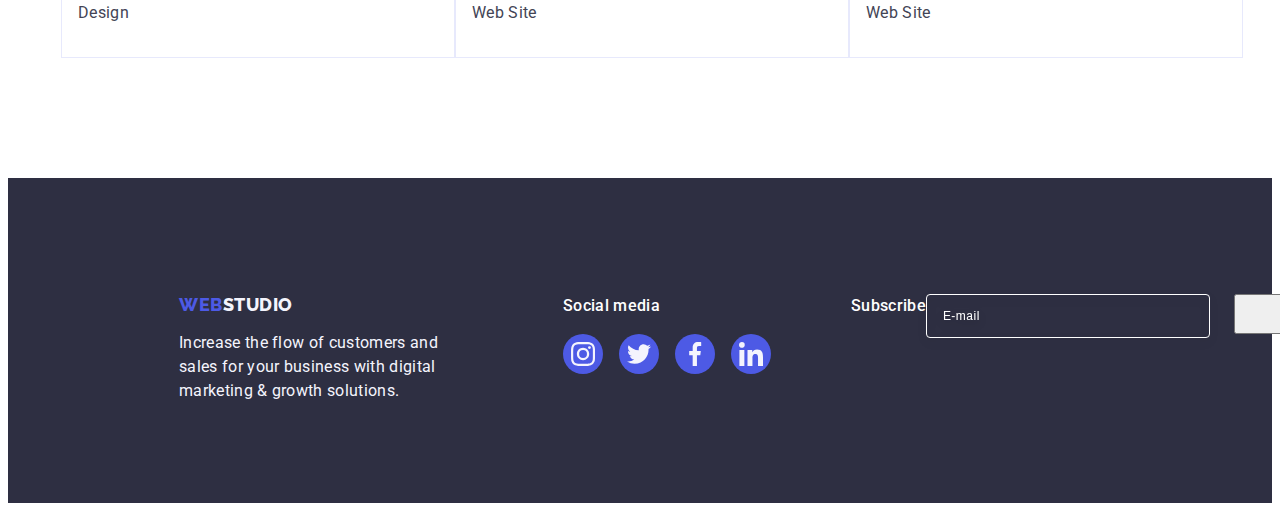
==== commit 67f6aead: "sdf" ====
--- a/portfolio.html
+++ b/portfolio.html
@@ -341,7 +341,7 @@
           <p class="footer-form-paragraph">Subscribe</p>
           <form class="footer-form">
             <label for="email" class="footer-label">
-              <input type="email" placeholder="E-mail" class="footer-input">
+              <input type="email" name="email" placeholder="E-mail" class="footer-input">
             </label>
             <button type="submit" class="footer-form-button">Subscribe</button>
           </form>
--- a/css/styles.css
+++ b/css/styles.css
@@ -816,6 +816,7 @@
     margin-left: 80px;
     width: 453px;
     height: 80px;
+    display: flex;
 }
 
 .footer-form-header {
@@ -826,7 +827,7 @@
     color: var(--white-background);
 }
 
-.form-footer {
+.footer-container-form {
     display: flex;
 }
 
@@ -866,4 +867,9 @@
     font-family: "Roboto", sans-serif;
 }
 
-
+.footer-form {
+    display: flex;
+    gap: 24px;
+}
+
+
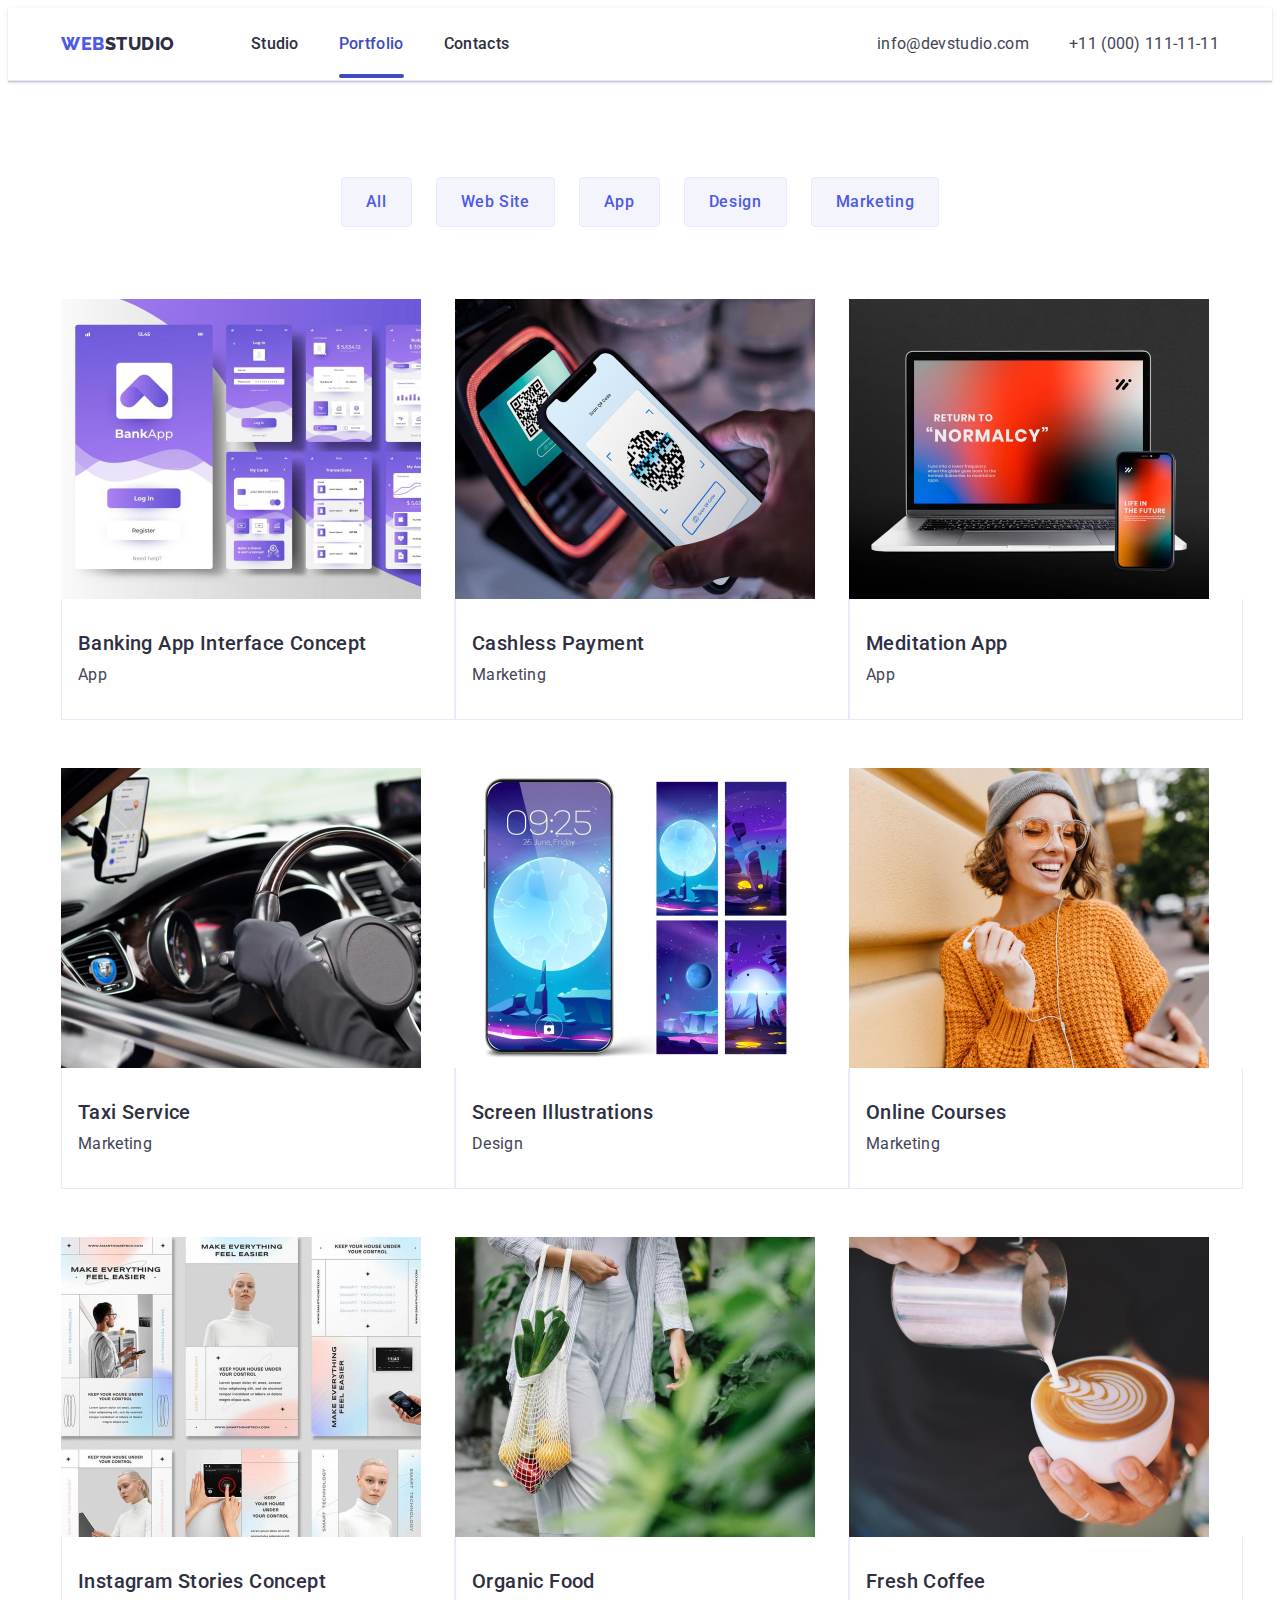
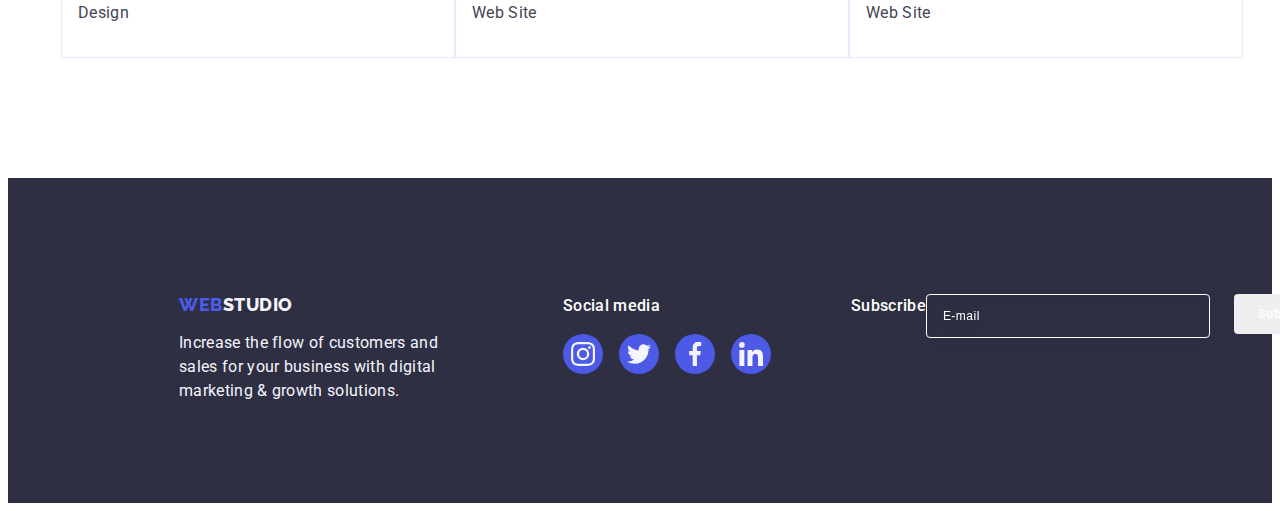
==== commit 634fe5cc: "tu" ====
--- a/portfolio.html
+++ b/portfolio.html
@@ -343,7 +343,11 @@
             <label for="email" class="footer-label">
               <input type="email" name="email" placeholder="E-mail" class="footer-input">
             </label>
-            <button type="submit" class="footer-form-button">Subscribe</button>
+            <button type="submit" class="footer-form-button">Subscribe
+              <svg class="subscribe-footer-img" weight="24" height="24">
+                <use class="footer-airplane" href="./images/icons.svg#icon-airplane"></use>
+              </svg>
+            </button>
           </form>
         </div>
       </div>
--- a/css/styles.css
+++ b/css/styles.css
@@ -865,6 +865,16 @@
     justify-content: center;
     align-items: center;
     font-family: "Roboto", sans-serif;
+    font-weight: 500;
+    padding: 8px 24px;
+    line-height: 1.5;
+    letter-spacing: 0.04em;
+    color: var(--white-background);
+    cursor: pointer;
+    border-color: var(--primary-brand);
+    border: none;
+    border-radius: 4px;
+    
 }
 
 .footer-form {
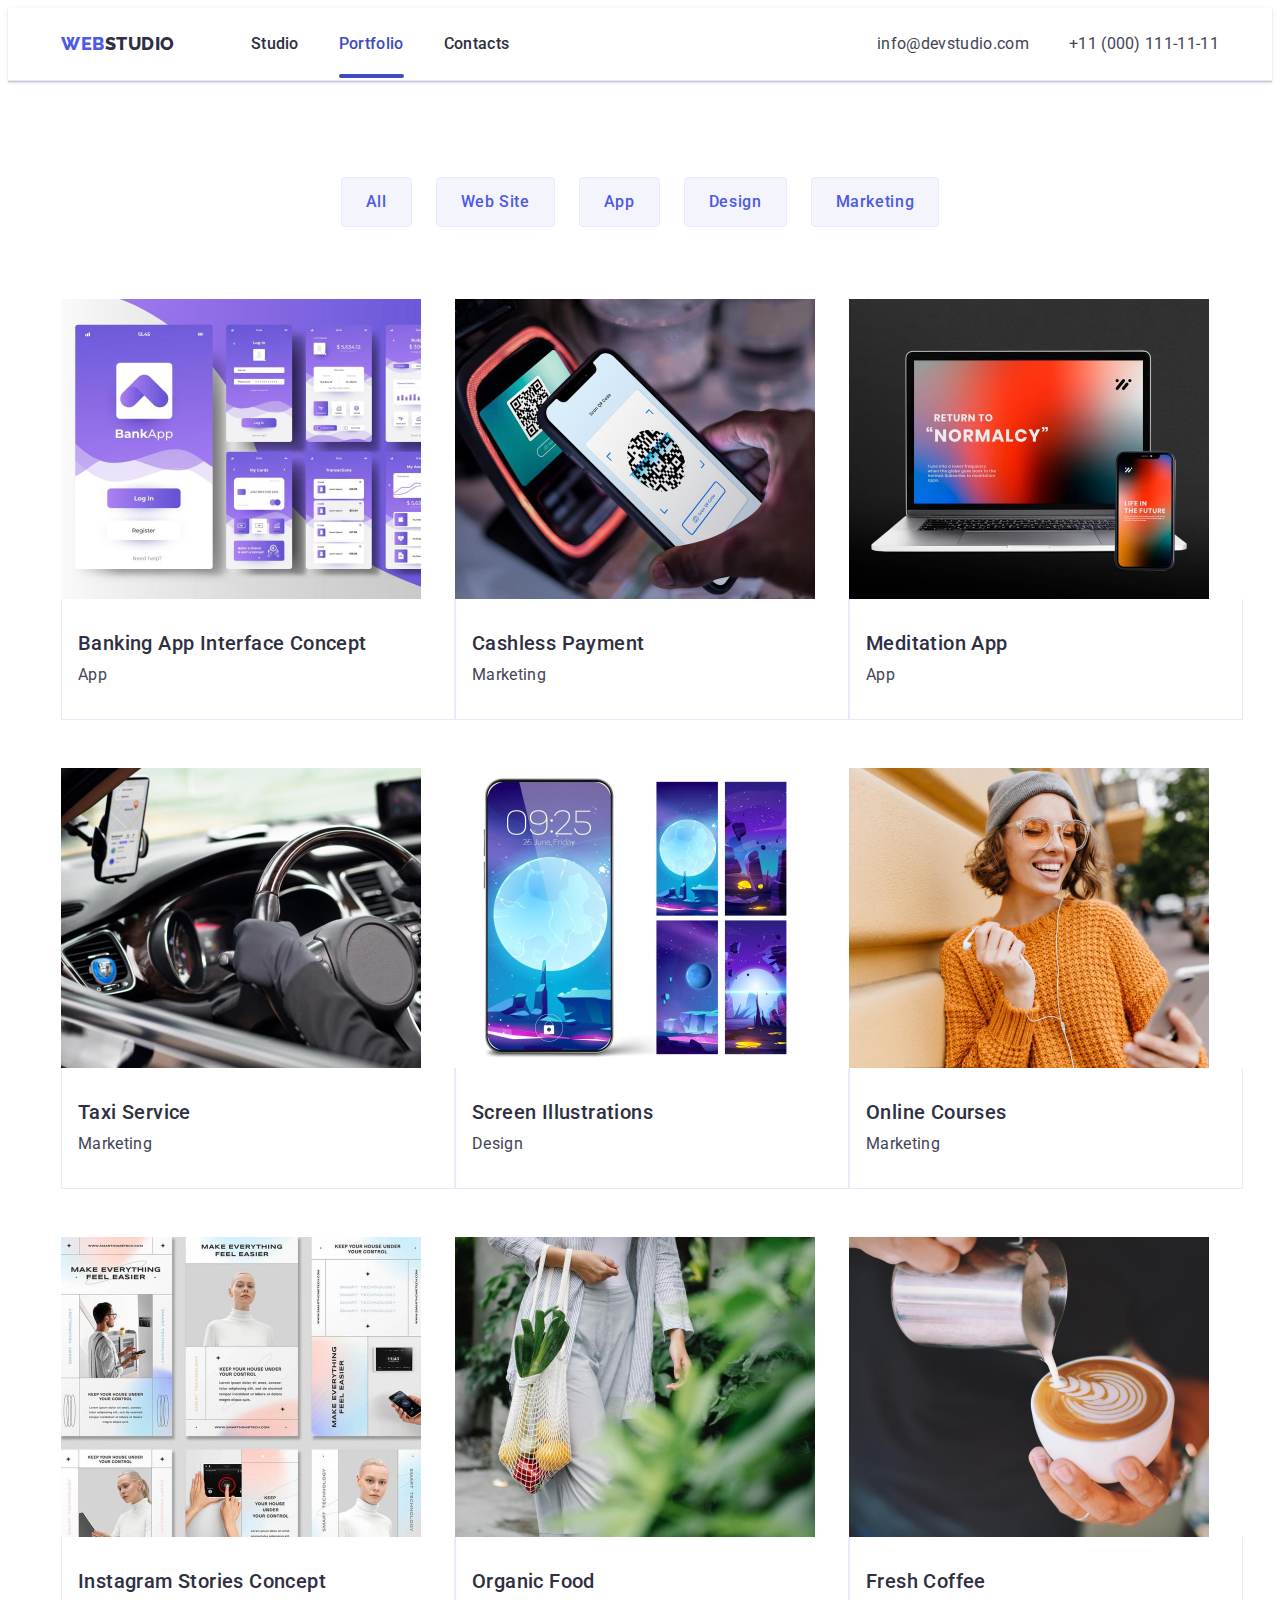
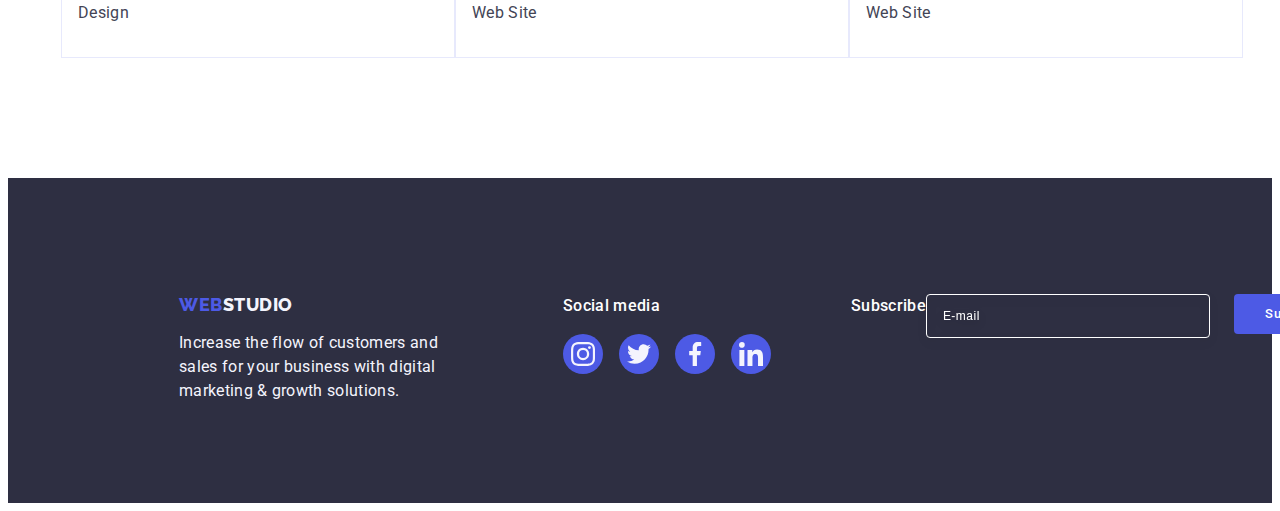
==== commit 26bbe3b4: "d" ====
--- a/portfolio.html
+++ b/portfolio.html
@@ -344,7 +344,7 @@
               <input type="email" name="email" placeholder="E-mail" class="footer-input">
             </label>
             <button type="submit" class="footer-form-button">Subscribe
-              <svg class="subscribe-footer-img" weight="24" height="24">
+              <svg class="subscribe-footer-img" width="24" height="24">
                 <use class="footer-airplane" href="./images/icons.svg#icon-airplane"></use>
               </svg>
             </button>
--- a/css/styles.css
+++ b/css/styles.css
@@ -874,7 +874,11 @@
     border-color: var(--primary-brand);
     border: none;
     border-radius: 4px;
-    
+    background-color: var(--primary-brand);
+}
+
+.subscribe-footer-img {
+    margin-left: 16px;
 }
 
 .footer-form {
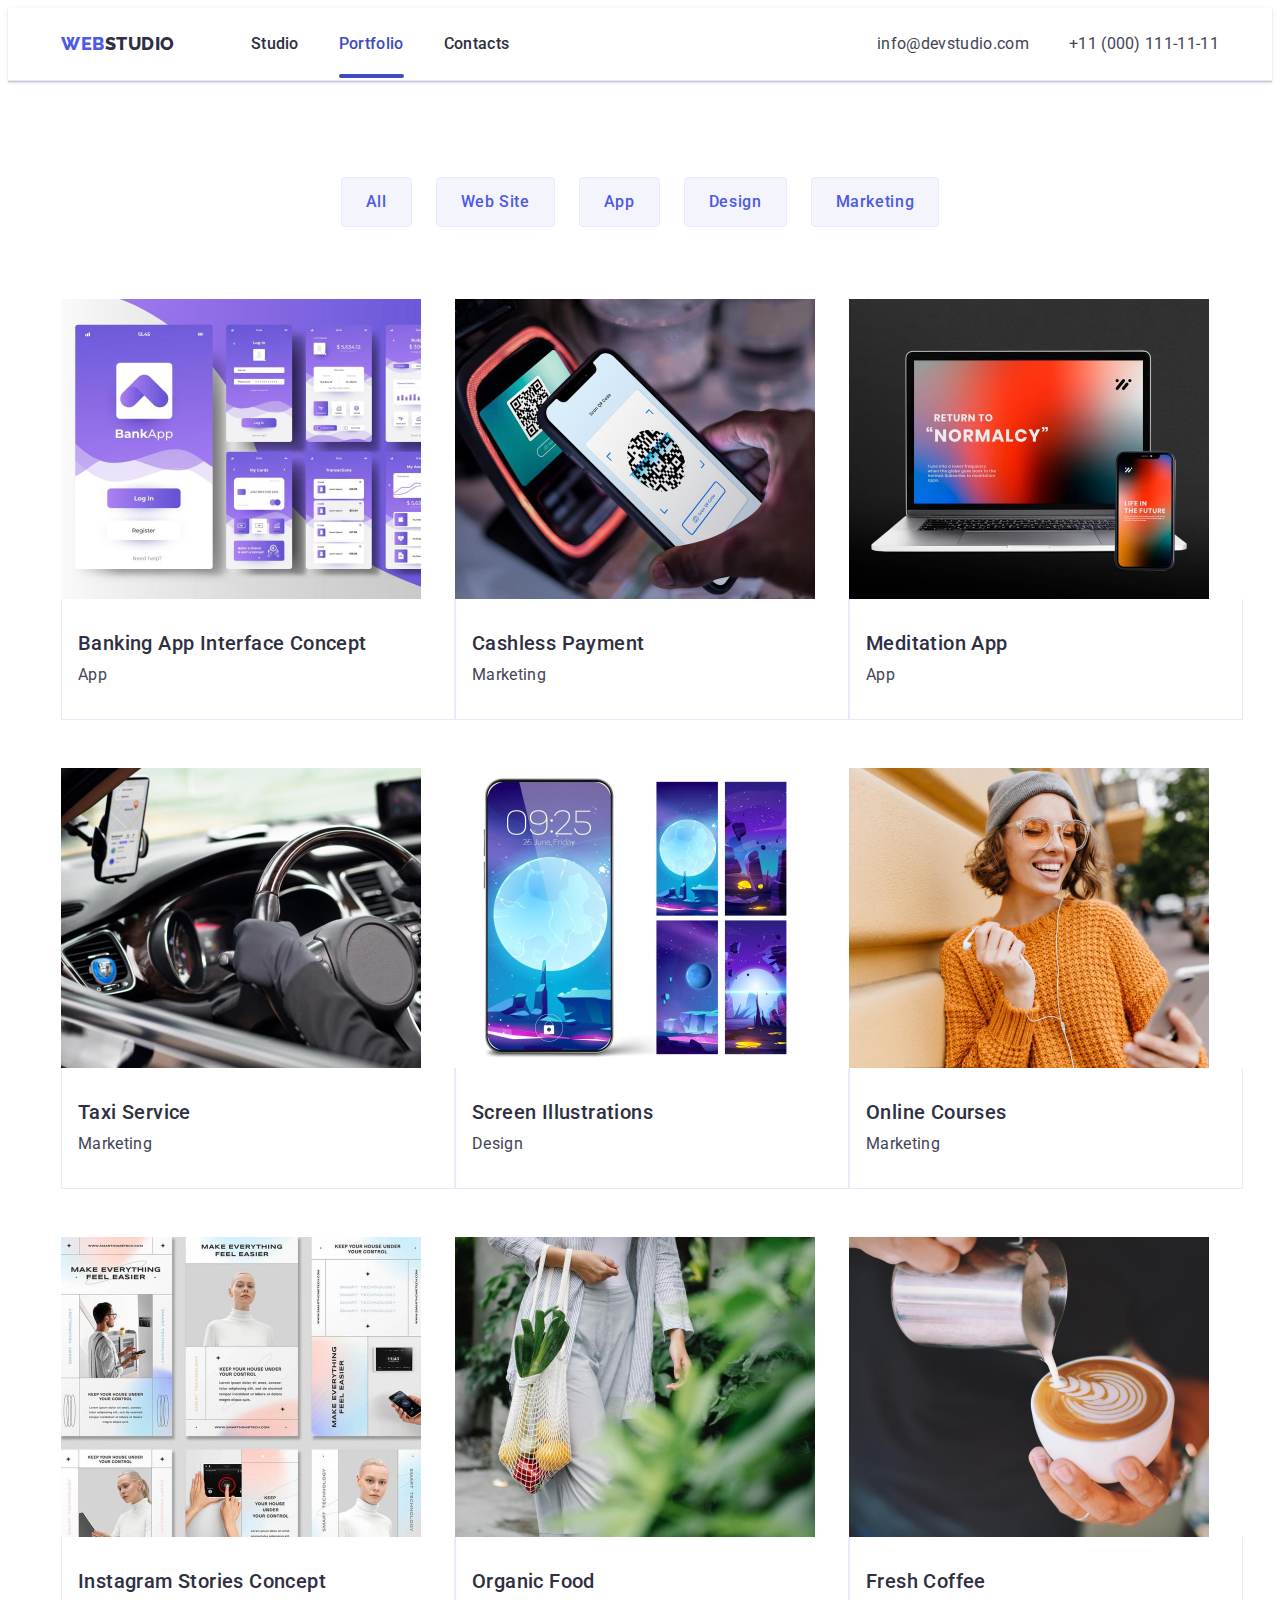
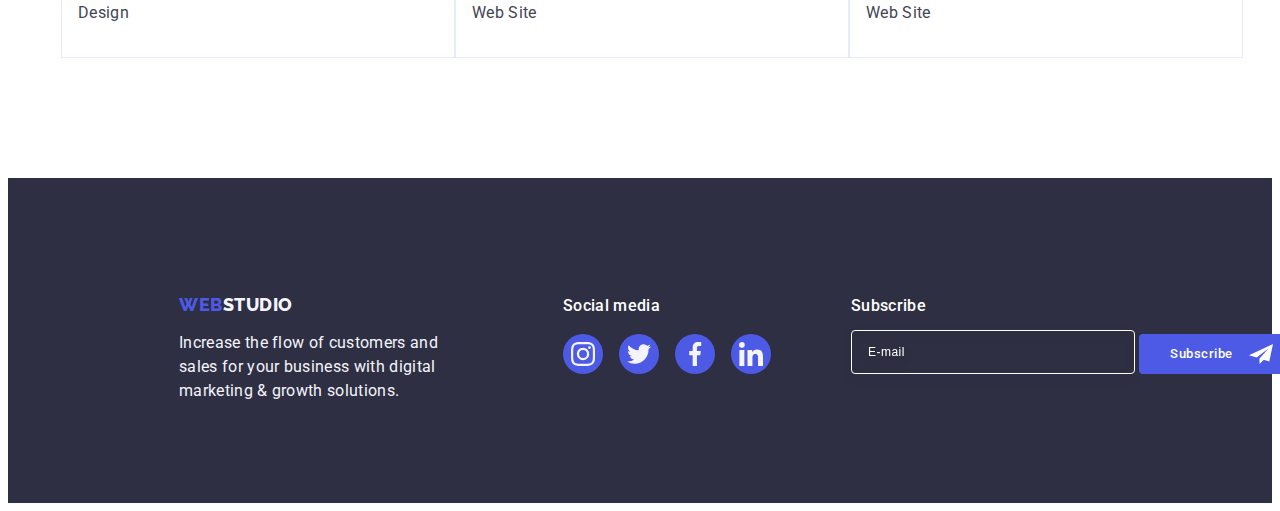
==== commit 47b00202: "...." ====
--- a/portfolio.html
+++ b/portfolio.html
@@ -341,7 +341,7 @@
           <p class="footer-form-paragraph">Subscribe</p>
           <form class="footer-form">
             <label for="email" class="footer-label">
-              <input type="email" name="email" placeholder="E-mail" class="footer-input">
+              <input type="email" name="email" placeholder="E-mail" id="email" class="footer-input">
             </label>
             <button type="submit" class="footer-form-button">Subscribe
               <svg class="subscribe-footer-img" width="24" height="24">
--- a/css/styles.css
+++ b/css/styles.css
@@ -626,6 +626,11 @@
     padding: 72px 24px 24px 24px;
 }
 
+.modal-form {
+    width: 360px;
+    height: 336px;
+}
+
 .modal-button-close {
     position: absolute;
     top: 24px;
@@ -734,6 +739,7 @@
 }
 
 .textarea-container {
+    height: 138px;
     margin-bottom: 16px;
 }
 
@@ -790,7 +796,7 @@
     min-width: 169px;
     height: 56px;
     font-family: "Roboto", sans-serif;
-    font-size: 16;
+    font-size: 16px;
     font-weight: 500;
     line-height: 1.5;
     letter-spacing: 0.04em;
@@ -800,6 +806,11 @@
     border: none;
     border-radius: 4px;
     transition: background-color 250ms cubic-bezier(0.4, 0, 0.2, 1);
+    box-shadow: 0px 4px 4px 0px rgba(0, 0, 0, 0.15);
+    position: absolute;
+    bottom: 24px;
+    left: 50%;
+    transform: translateX(-50%);
 }
 
 .modal-checkbox-input:checked + .modal-checkbox-label span {
@@ -838,6 +849,7 @@
     line-height: 1.5;
     letter-spacing: 0.02em;
     color: var(--white-background);
+    position: relative;
 }
 
 .footer-input {
@@ -852,6 +864,9 @@
     filter: drop-shadow(0px 4px 4px rgba(0, 0, 0, 0.15));
     border-radius: 4px;
     color: var(--white-background);
+    position: absolute;
+    left: 0;
+    bottom: 0;
 }
 
 .footer-input::placeholder {
@@ -875,10 +890,14 @@
     border: none;
     border-radius: 4px;
     background-color: var(--primary-brand);
+    position: absolute;
+    right: 0;
+    bottom: 0;
 }
 
 .subscribe-footer-img {
     margin-left: 16px;
+    fill: var(--white-background);
 }
 
 .footer-form {
@@ -886,4 +905,9 @@
     gap: 24px;
 }
 
-
+.footer-container-form {
+    position: relative;
+    width: 453px;
+    height: 80px;
+}
+
